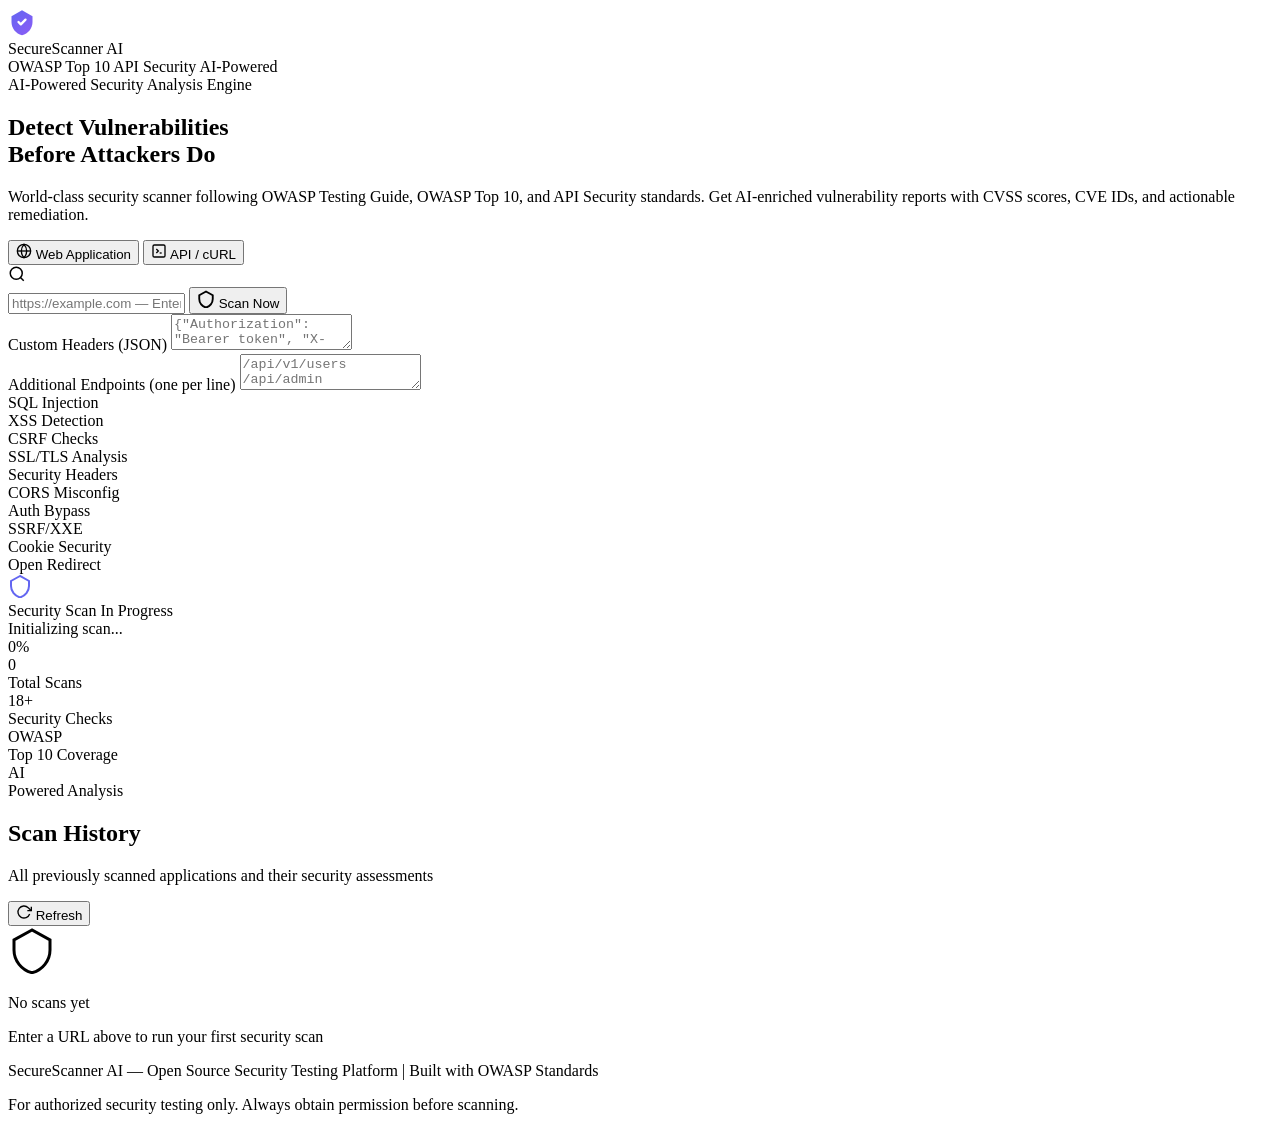
==== frontend/templates/index.html @ 10b9d27c "feat: initial release — SecureScanner AI - Web application scanner with 20 OWASP-based checks - API " ====
<!DOCTYPE html>
<html lang="en">
<head>
<meta charset="UTF-8">
<meta name="viewport" content="width=device-width, initial-scale=1.0">
<title>SecureScanner AI — World-Class Security Testing Platform</title>
<link rel="preconnect" href="https://fonts.googleapis.com">
<link href="https://fonts.googleapis.com/css2?family=Inter:wght@400;500;600;700;800;900&family=JetBrains+Mono:wght@400;600&display=swap" rel="stylesheet">
<link rel="stylesheet" href="/static/css/main.css">
</head>
<body>
<!-- Animated Background -->
<div class="bg-grid"></div>
<div class="bg-glow bg-glow-1"></div>
<div class="bg-glow bg-glow-2"></div>

<!-- Header -->
<header class="header">
  <div class="header-inner">
    <div class="logo">
      <div class="logo-icon">
        <svg width="28" height="28" viewBox="0 0 24 24" fill="none">
          <path d="M12 2L3 7v5c0 5.25 3.75 10.15 9 11.35C17.25 22.15 21 17.25 21 12V7L12 2z" fill="url(#shieldGrad)"/>
          <path d="M9 12l2 2 4-4" stroke="white" stroke-width="2" stroke-linecap="round" stroke-linejoin="round"/>
          <defs>
            <linearGradient id="shieldGrad" x1="3" y1="2" x2="21" y2="23" gradientUnits="userSpaceOnUse">
              <stop stop-color="#6366f1"/>
              <stop offset="1" stop-color="#8b5cf6"/>
            </linearGradient>
          </defs>
        </svg>
      </div>
      <div class="logo-text">
        <span class="logo-name">SecureScanner</span>
        <span class="logo-badge">AI</span>
      </div>
    </div>
    <nav class="nav-links">
      <span class="nav-tag">OWASP Top 10</span>
      <span class="nav-tag">API Security</span>
      <span class="nav-tag">AI-Powered</span>
    </nav>
  </div>
</header>

<!-- Hero Section -->
<main class="main-content">
  <section class="hero">
    <div class="hero-badge">
      <span class="pulse-dot"></span>
      <span>AI-Powered Security Analysis Engine</span>
    </div>
    <h1 class="hero-title">
      Detect Vulnerabilities<br>
      <span class="gradient-text">Before Attackers Do</span>
    </h1>
    <p class="hero-subtitle">
      World-class security scanner following OWASP Testing Guide, OWASP Top 10, and API Security standards.
      Get AI-enriched vulnerability reports with CVSS scores, CVE IDs, and actionable remediation.
    </p>

    <!-- Scanner Card -->
    <div class="scanner-card">
      <div class="scanner-card-header">
        <div class="scanner-tabs">
          <button class="tab-btn active" data-type="web" onclick="setType('web', this)">
            <svg width="16" height="16" viewBox="0 0 24 24" fill="none" stroke="currentColor" stroke-width="2"><circle cx="12" cy="12" r="10"/><line x1="2" y1="12" x2="22" y2="12"/><path d="M12 2a15.3 15.3 0 0 1 4 10 15.3 15.3 0 0 1-4 10 15.3 15.3 0 0 1-4-10 15.3 15.3 0 0 1 4-10z"/></svg>
            Web Application
          </button>
          <button class="tab-btn" data-type="api" onclick="setType('api', this)">
            <svg width="16" height="16" viewBox="0 0 24 24" fill="none" stroke="currentColor" stroke-width="2"><path d="M8 9l3 3-3 3"/><line x1="13" y1="15" x2="16" y2="15"/><rect x="3" y="3" width="18" height="18" rx="2"/></svg>
            API / cURL
          </button>
        </div>
      </div>

      <div class="scanner-body">
        <div class="input-group">
          <div class="input-icon">
            <svg width="18" height="18" viewBox="0 0 24 24" fill="none" stroke="currentColor" stroke-width="2"><circle cx="11" cy="11" r="8"/><line x1="21" y1="21" x2="16.65" y2="16.65"/></svg>
          </div>
          <input type="url" id="targetUrl" class="url-input"
            placeholder="https://example.com — Enter target URL to scan"
            autocomplete="off" spellcheck="false"/>
          <button class="scan-btn" id="scanBtn" onclick="startScan()">
            <span class="scan-btn-text">
              <svg width="18" height="18" viewBox="0 0 24 24" fill="none" stroke="currentColor" stroke-width="2.5"><path d="M12 2L3 7v5c0 5.25 3.75 10.15 9 11.35C17.25 22.15 21 17.25 21 12V7L12 2z"/></svg>
              Scan Now
            </span>
          </button>
        </div>

        <!-- API Options -->
        <div id="apiOptions" class="api-options hidden">
          <div class="api-options-grid">
            <div class="form-group">
              <label class="form-label">Custom Headers (JSON)</label>
              <textarea id="apiHeaders" class="form-textarea" placeholder='{"Authorization": "Bearer token", "X-API-Key": "key"}'></textarea>
            </div>
            <div class="form-group">
              <label class="form-label">Additional Endpoints (one per line)</label>
              <textarea id="apiEndpoints" class="form-textarea" placeholder="/api/v1/users&#10;/api/admin&#10;/api/config"></textarea>
            </div>
          </div>
        </div>

        <!-- Scan Features -->
        <div class="scan-features">
          <div class="feature-chip"><span class="chip-dot critical"></span>SQL Injection</div>
          <div class="feature-chip"><span class="chip-dot high"></span>XSS Detection</div>
          <div class="feature-chip"><span class="chip-dot high"></span>CSRF Checks</div>
          <div class="feature-chip"><span class="chip-dot medium"></span>SSL/TLS Analysis</div>
          <div class="feature-chip"><span class="chip-dot medium"></span>Security Headers</div>
          <div class="feature-chip"><span class="chip-dot high"></span>CORS Misconfig</div>
          <div class="feature-chip"><span class="chip-dot critical"></span>Auth Bypass</div>
          <div class="feature-chip"><span class="chip-dot high"></span>SSRF/XXE</div>
          <div class="feature-chip"><span class="chip-dot medium"></span>Cookie Security</div>
          <div class="feature-chip"><span class="chip-dot high"></span>Open Redirect</div>
        </div>
      </div>
    </div>

    <!-- Progress Section -->
    <div id="progressSection" class="progress-section hidden">
      <div class="progress-card">
        <div class="progress-header">
          <div class="scanning-animation">
            <div class="scan-ring"></div>
            <div class="scan-ring scan-ring-2"></div>
            <svg width="24" height="24" viewBox="0 0 24 24" fill="none" stroke="#6366f1" stroke-width="2"><path d="M12 2L3 7v5c0 5.25 3.75 10.15 9 11.35C17.25 22.15 21 17.25 21 12V7L12 2z"/></svg>
          </div>
          <div>
            <div class="progress-title">Security Scan In Progress</div>
            <div class="progress-subtitle" id="progressMsg">Initializing scan...</div>
          </div>
        </div>
        <div class="progress-bar-wrap">
          <div class="progress-bar" id="progressBar" style="width:0%"></div>
        </div>
        <div class="progress-pct" id="progressPct">0%</div>
      </div>
    </div>
  </section>

  <!-- Stats Bar -->
  <section class="stats-bar">
    <div class="stat-item">
      <div class="stat-number" id="totalScans">0</div>
      <div class="stat-label">Total Scans</div>
    </div>
    <div class="stat-divider"></div>
    <div class="stat-item">
      <div class="stat-number">18+</div>
      <div class="stat-label">Security Checks</div>
    </div>
    <div class="stat-divider"></div>
    <div class="stat-item">
      <div class="stat-number">OWASP</div>
      <div class="stat-label">Top 10 Coverage</div>
    </div>
    <div class="stat-divider"></div>
    <div class="stat-item">
      <div class="stat-number">AI</div>
      <div class="stat-label">Powered Analysis</div>
    </div>
  </section>

  <!-- Scan History -->
  <section class="history-section" id="historySection">
    <div class="section-header">
      <div>
        <h2 class="section-title">Scan History</h2>
        <p class="section-subtitle">All previously scanned applications and their security assessments</p>
      </div>
      <button class="refresh-btn" onclick="loadHistory()">
        <svg width="16" height="16" viewBox="0 0 24 24" fill="none" stroke="currentColor" stroke-width="2"><polyline points="23 4 23 10 17 10"/><path d="M20.49 15a9 9 0 1 1-2.12-9.36L23 10"/></svg>
        Refresh
      </button>
    </div>
    <div id="historyList" class="history-list">
      <div class="empty-state">
        <div class="empty-icon">
          <svg width="48" height="48" viewBox="0 0 24 24" fill="none" stroke="currentColor" stroke-width="1.5"><path d="M12 2L3 7v5c0 5.25 3.75 10.15 9 11.35C17.25 22.15 21 17.25 21 12V7L12 2z"/></svg>
        </div>
        <p class="empty-title">No scans yet</p>
        <p class="empty-text">Enter a URL above to run your first security scan</p>
      </div>
    </div>
  </section>
</main>

<footer class="footer">
  <p>SecureScanner AI — Open Source Security Testing Platform | Built with OWASP Standards</p>
  <p class="footer-sub">For authorized security testing only. Always obtain permission before scanning.</p>
</footer>

<script src="/static/js/main.js"></script>
</body>
</html>
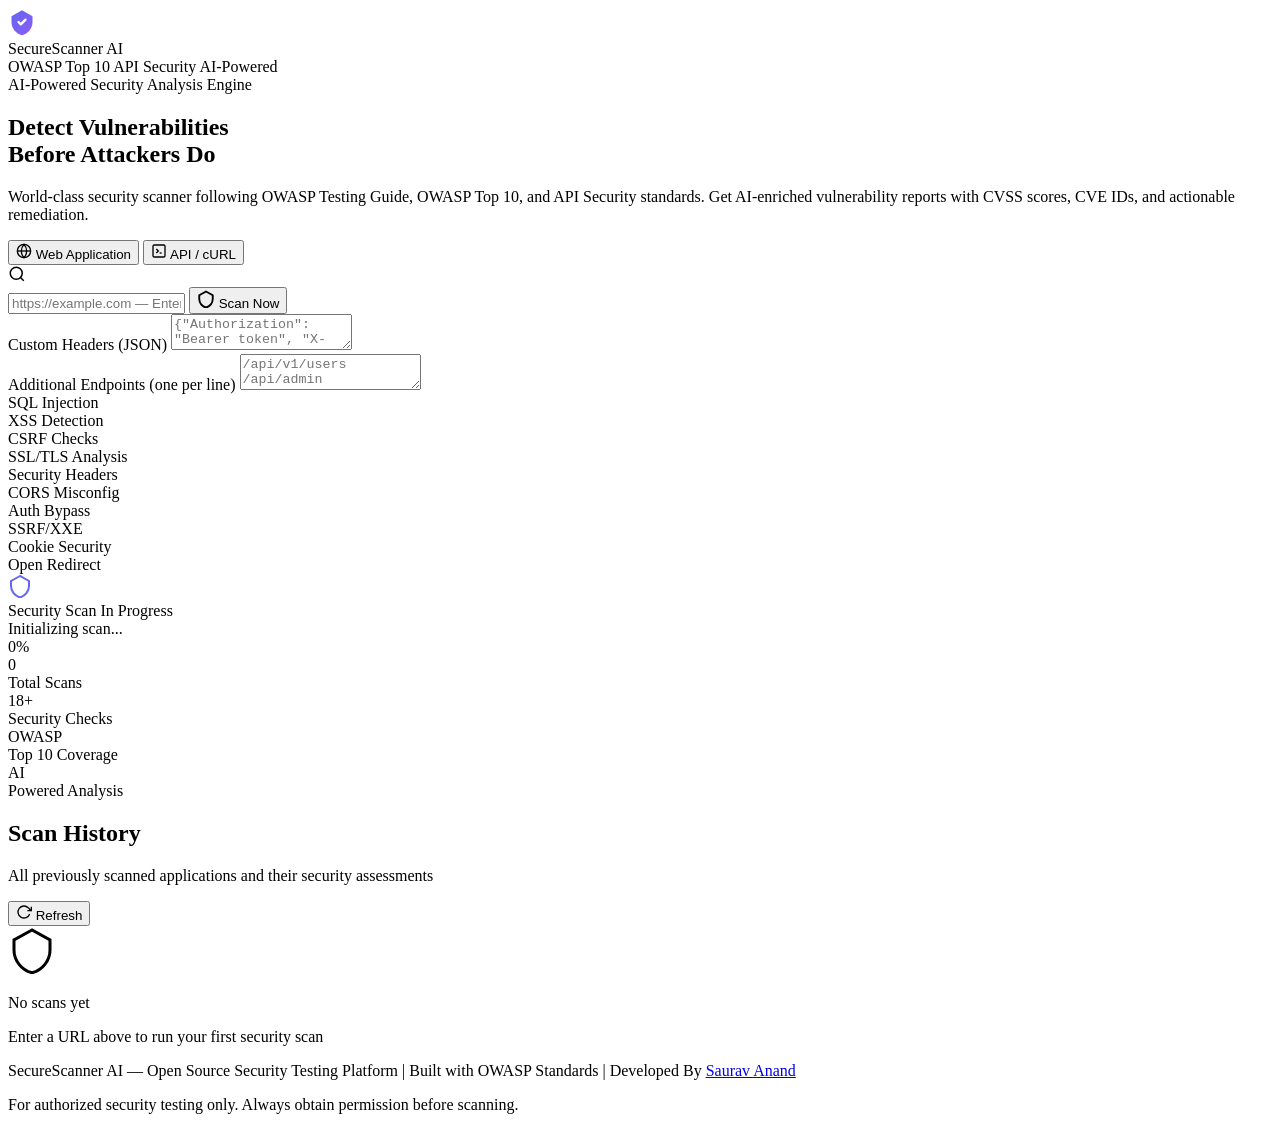
==== commit b55f596f: "Update footer with developer attribution Developer Updated" ====
--- a/frontend/templates/index.html
+++ b/frontend/templates/index.html
@@ -190,7 +190,7 @@
 </main>
 
 <footer class="footer">
-  <p>SecureScanner AI — Open Source Security Testing Platform | Built with OWASP Standards</p>
+  <p>SecureScanner AI — Open Source Security Testing Platform | Built with OWASP Standards | Developed By <a href="https://www.linkedin.com/in/sauravanandarya/" target="_blank" rel="noopener noreferrer">Saurav Anand</a></p>
   <p class="footer-sub">For authorized security testing only. Always obtain permission before scanning.</p>
 </footer>
 
